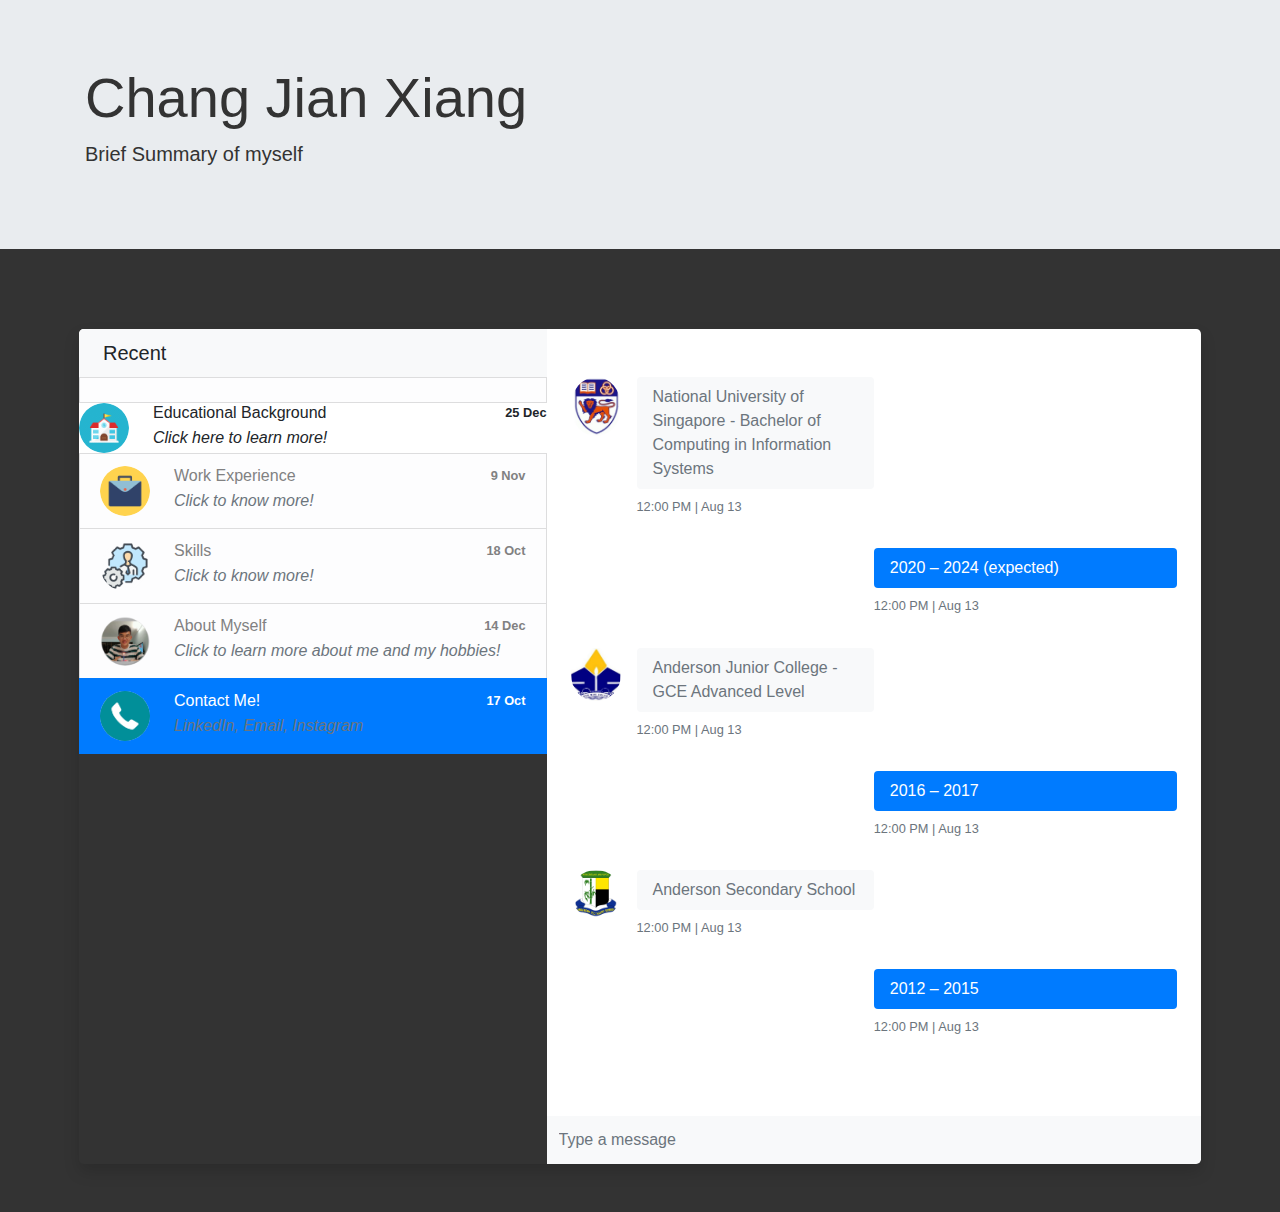
==== contact.html @ 52f91847 "update" ====
<!DOCTYPE html>
<html>

<head>
    <meta charset="utf-8">
    <meta name="viewport" content="width=device-width, initial-scale=1">

    <!-- Latest compiled and minified CSS -->
    <link rel="stylesheet" href="https://maxcdn.bootstrapcdn.com/bootstrap/4.5.2/css/bootstrap.min.css">

    <!-- jQuery library -->
    <script src="https://ajax.googleapis.com/ajax/libs/jquery/3.5.1/jquery.min.js"></script>

    <!-- Popper JS -->
    <script src="https://cdnjs.cloudflare.com/ajax/libs/popper.js/1.16.0/umd/popper.min.js"></script>

    <!-- Latest compiled JavaScript -->
    <script src="https://maxcdn.bootstrapcdn.com/bootstrap/4.5.2/js/bootstrap.min.js"></script>

    <link rel="stylesheet" href="style.css">

    <title>Chang Jian Xiang</title>
</head>

<body>

    <div class="jumbotron jumbotron-fluid" style="color: #333;">
        <div class="container">
            <h1 class="display-4">Chang Jian Xiang</h1>
            <p class="lead">Brief Summary of myself</p>
        </div>
    </div>


    <div class="container py-5 px-4">


        <div class="row rounded-lg overflow-hidden shadow">
            <!-- Users box-->
            <div class="col-5 px-0">
                <div class="bg-white">

                    <div class="bg-gray px-4 py-2 bg-light">
                        <p class="h5 mb-0 py-1">Recent</p>
                    </div>

                    <div class="messages-box">
                        <div class="list-group rounded-0">
                        

                            <a href="index.html" class="list-group-item list-group-item-action list-group-item-light rounded-0"></a>
                                <div class="media"><img
                                        src="img/school.jpg"
                                        alt="user" width="50" class="rounded-circle">
                                    <div class="media-body ml-4">
                                        <div class="d-flex align-items-center justify-content-between mb-1">
                                            <h6 class="mb-0">Educational Background</h6><small class="small font-weight-bold">25
                                                Dec</small>
                                        </div>
                                        <p class="font-italic mb-0 text-small">Click here to learn more!</p>
                                    </div>
                                </div>
                            </a>
                

                            <a href="WorkExperience.html" class="list-group-item list-group-item-action list-group-item-light rounded-0">
                                <div class="media"><img
                                        src="img/work.jpg"
                                        alt="user" width="50" class="rounded-circle">
                                    <div class="media-body ml-4">
                                        <div class="d-flex align-items-center justify-content-between mb-1">
                                            <h6 class="mb-0">Work Experience</h6><small class="small font-weight-bold">9
                                                Nov</small>
                                        </div>
                                        <p class="font-italic text-muted mb-0 text-small">Click to know more!</p>
                                    </div>
                                </div>
                            </a>

                            <a href="skills.html" class="list-group-item list-group-item-action list-group-item-light rounded-0">
                                <div class="media"><img
                                        src="img/skills.jpg"
                                        alt="user" width="50" class="rounded-circle">
                                    <div class="media-body ml-4">
                                        <div class="d-flex align-items-center justify-content-between mb-1">
                                            <h6 class="mb-0">Skills</h6><small class="small font-weight-bold">18
                                                Oct</small>
                                        </div>
                                        <p class="font-italic text-muted mb-0 text-small">Click to know more!
                                        </p>
                                    </div>
                                </div>
                            </a>

                            <a href="myself.html" class="list-group-item list-group-item-action list-group-item-light rounded-0">
                                <div class="media"><img
                                        src="img/myself.jpg.jpg"
                                        alt="user" width="50" class="rounded-circle">
                                    <div class="media-body ml-4">
                                        <div class="d-flex align-items-center justify-content-between mb-1">
                                            <h6 class="mb-0">About Myself</h6><small class="small font-weight-bold">14
                                                Dec</small>
                                        </div>
                                        <p class="font-italic text-muted mb-0 text-small">Click to learn more about me and my hobbies!</p>
                                    </div>
                                </div>
                            </a>

                            <a class="list-group-item list-group-item-action active text-white rounded-0"> 
                                <div class="media"><img
                                        src="img/phone.jpg"
                                        alt="user" width="50" class="rounded-circle">
                                    <div class="media-body ml-4">
                                        <div class="d-flex align-items-center justify-content-between mb-1">
                                            <h6 class="mb-0">Contact Me!</h6><small class="small font-weight-bold">17
                                                Oct</small>
                                        </div>
                                        <p class="font-italic text-muted mb-0 text-small">LinkedIn, Email, Instagram</p>
                                    </div>
                                </div>
                            </a>


                        

                        </div>
                    </div>
                </div>
            </div>
            <!-- Chat Box-->
            
            <div class="col-7 px-0">
                <div class="px-4 py-5 chat-box bg-white">
                    <!-- Sender Message-->
                    <div class="media w-50 mb-3"><img
                            src="img/nus.jpg" alt="user"
                            width="50" class="rounded-circle">
                        <div class="media-body ml-3">
                            <div class="bg-light rounded py-2 px-3 mb-2">
                                <p class="text-small mb-0 text-muted">National University of Singapore - Bachelor of Computing in Information Systems</p>
                            </div>
                            <p class="small text-muted">12:00 PM | Aug 13</p>
                        </div>
                    </div>

                    <!-- Reciever Message-->
                    <div class="media w-50 ml-auto mb-3">
                        <div class="media-body">
                            <div class="bg-primary rounded py-2 px-3 mb-2">
                                <p class="text-small mb-0 text-white">2020 – 2024 (expected)
                                </p>
                            </div>
                            <p class="small text-muted">12:00 PM | Aug 13</p>
                        </div>
                    </div>

                    <!-- Sender Message-->
                    <div class="media w-50 mb-3"><img
                            src="img/ajc.jpg" alt="user"
                            width="50" class="rounded-circle">
                        <div class="media-body ml-3">
                            <div class="bg-light rounded py-2 px-3 mb-2">
                                <p class="text-small mb-0 text-muted">Anderson Junior College - GCE Advanced Level</p>
                            </div>
                            <p class="small text-muted">12:00 PM | Aug 13</p>
                        </div>
                    </div>

                    <!-- Reciever Message-->
                    <div class="media w-50 ml-auto mb-3">
                        <div class="media-body">
                            <div class="bg-primary rounded py-2 px-3 mb-2">
                                <p class="text-small mb-0 text-white">2016 – 2017</p>
                            </div>
                            <p class="small text-muted">12:00 PM | Aug 13</p>
                        </div>
                    </div>

                    <!-- Sender Message-->
                    <div class="media w-50 mb-3"><img
                            src="img/andss.jpg" alt="user"
                            width="50" class="rounded-circle">
                        <div class="media-body ml-3">
                            <div class="bg-light rounded py-2 px-3 mb-2">
                                <p class="text-small mb-0 text-muted">Anderson Secondary School</p>
                            </div>
                            <p class="small text-muted">12:00 PM | Aug 13</p>
                        </div>
                    </div>

                    <!-- Reciever Message-->
                    <div class="media w-50 ml-auto mb-3">
                        <div class="media-body">
                            <div class="bg-primary rounded py-2 px-3 mb-2">
                                <p class="text-small mb-0 text-white">2012 – 2015</p>
                            </div>
                            <p class="small text-muted">12:00 PM | Aug 13</p>
                        </div>
                    </div>

                </div>

                <!-- Typing area -->
                <form action="#" class="bg-light">
                    <div class="input-group">
                        <input type="text" placeholder="Type a message" aria-describedby="button-addon2"
                            class="form-control rounded-0 border-0 py-4 bg-light">
                        <div class="input-group-append">
                            <button id="button-addon2" type="submit" class="btn btn-link"> <i
                                    class="fa fa-paper-plane"></i></button>
                        </div>
                    </div>
                </form>

            </div>
        </div>
    </div>





</body>





</html>
---- style.css ----
body {
    height: 100%;
    background-color: #333;
}
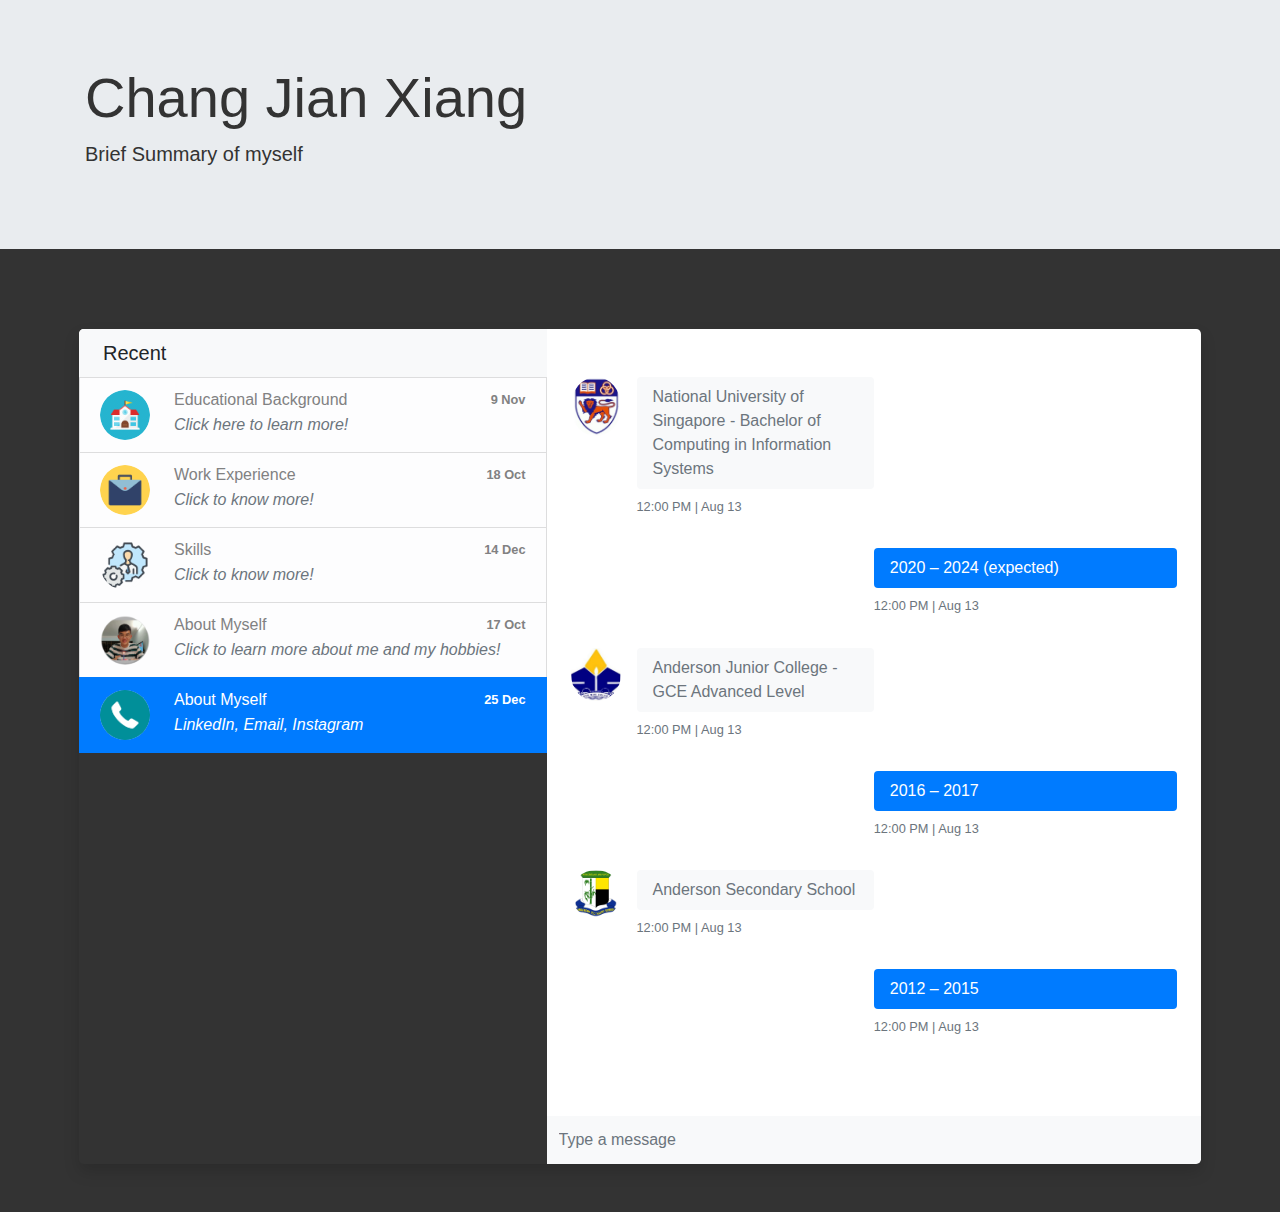
==== commit 15b81e67: "update" ====
--- a/contact.html
+++ b/contact.html
@@ -46,22 +46,23 @@
 
                     <div class="messages-box">
                         <div class="list-group rounded-0">
-                        
-
-                            <a href="index.html" class="list-group-item list-group-item-action list-group-item-light rounded-0"></a>
+                
+
+                            <a href="index.html" class="list-group-item list-group-item-action list-group-item-light rounded-0">
                                 <div class="media"><img
                                         src="img/school.jpg"
                                         alt="user" width="50" class="rounded-circle">
                                     <div class="media-body ml-4">
                                         <div class="d-flex align-items-center justify-content-between mb-1">
-                                            <h6 class="mb-0">Educational Background</h6><small class="small font-weight-bold">25
-                                                Dec</small>
-                                        </div>
-                                        <p class="font-italic mb-0 text-small">Click here to learn more!</p>
-                                    </div>
-                                </div>
-                            </a>
-                
+                                            <h6 class="mb-0">Educational Background</h6><small class="small font-weight-bold">9
+                                                Nov</small>
+                                        </div>
+                                        <p class="font-italic text-muted mb-0 text-small">Click here to learn more!</p>
+                                    </div>
+                                </div>
+                            </a>
+
+                            
 
                             <a href="WorkExperience.html" class="list-group-item list-group-item-action list-group-item-light rounded-0">
                                 <div class="media"><img
@@ -69,21 +70,7 @@
                                         alt="user" width="50" class="rounded-circle">
                                     <div class="media-body ml-4">
                                         <div class="d-flex align-items-center justify-content-between mb-1">
-                                            <h6 class="mb-0">Work Experience</h6><small class="small font-weight-bold">9
-                                                Nov</small>
-                                        </div>
-                                        <p class="font-italic text-muted mb-0 text-small">Click to know more!</p>
-                                    </div>
-                                </div>
-                            </a>
-
-                            <a href="skills.html" class="list-group-item list-group-item-action list-group-item-light rounded-0">
-                                <div class="media"><img
-                                        src="img/skills.jpg"
-                                        alt="user" width="50" class="rounded-circle">
-                                    <div class="media-body ml-4">
-                                        <div class="d-flex align-items-center justify-content-between mb-1">
-                                            <h6 class="mb-0">Skills</h6><small class="small font-weight-bold">18
+                                            <h6 class="mb-0">Work Experience</h6><small class="small font-weight-bold">18
                                                 Oct</small>
                                         </div>
                                         <p class="font-italic text-muted mb-0 text-small">Click to know more!
@@ -92,33 +79,57 @@
                                 </div>
                             </a>
 
+
+                            <a href="skills.html" class="list-group-item list-group-item-action list-group-item-light rounded-0">
+                                <div class="media"><img
+                                        src="img/skills.jpg"
+                                        alt="user" width="50" class="rounded-circle">
+                                    <div class="media-body ml-4">
+                                        <div class="d-flex align-items-center justify-content-between mb-1">
+                                            <h6 class="mb-0">Skills</h6><small class="small font-weight-bold">14
+                                                Dec</small>
+                                        </div>
+                                        <p class="font-italic text-muted mb-0 text-small">Click to know more!</p>
+                                    </div>
+                                </div>
+                            </a>
+
+
+
                             <a href="myself.html" class="list-group-item list-group-item-action list-group-item-light rounded-0">
                                 <div class="media"><img
                                         src="img/myself.jpg.jpg"
                                         alt="user" width="50" class="rounded-circle">
                                     <div class="media-body ml-4">
                                         <div class="d-flex align-items-center justify-content-between mb-1">
-                                            <h6 class="mb-0">About Myself</h6><small class="small font-weight-bold">14
+                                            <h6 class="mb-0">About Myself</h6><small class="small font-weight-bold">17
+                                                Oct</small>
+                                        </div>
+                                        <p class="font-italic text-muted mb-0 text-small">Click to learn more about me and my hobbies!</p>
+                                    </div>
+                                </div>
+                            </a>
+
+
+
+                            <a class="list-group-item list-group-item-action active text-white rounded-0">
+                                <div class="media"><img
+                                        src="img/phone.jpg"
+                                        alt="user" width="50" class="rounded-circle">
+                                    <div class="media-body ml-4">
+                                        <div class="d-flex align-items-center justify-content-between mb-1">
+                                            <h6 class="mb-0">About Myself</h6><small class="small font-weight-bold">25
                                                 Dec</small>
                                         </div>
-                                        <p class="font-italic text-muted mb-0 text-small">Click to learn more about me and my hobbies!</p>
-                                    </div>
-                                </div>
-                            </a>
-
-                            <a class="list-group-item list-group-item-action active text-white rounded-0"> 
-                                <div class="media"><img
-                                        src="img/phone.jpg"
-                                        alt="user" width="50" class="rounded-circle">
-                                    <div class="media-body ml-4">
-                                        <div class="d-flex align-items-center justify-content-between mb-1">
-                                            <h6 class="mb-0">Contact Me!</h6><small class="small font-weight-bold">17
-                                                Oct</small>
-                                        </div>
-                                        <p class="font-italic text-muted mb-0 text-small">LinkedIn, Email, Instagram</p>
-                                    </div>
-                                </div>
-                            </a>
+                                        <p class="font-italic mb-0 text-small">LinkedIn, Email, Instagram</p>
+                                    </div>
+                                </div>
+                            </a>
+
+
+
+
+    
 
 
                         
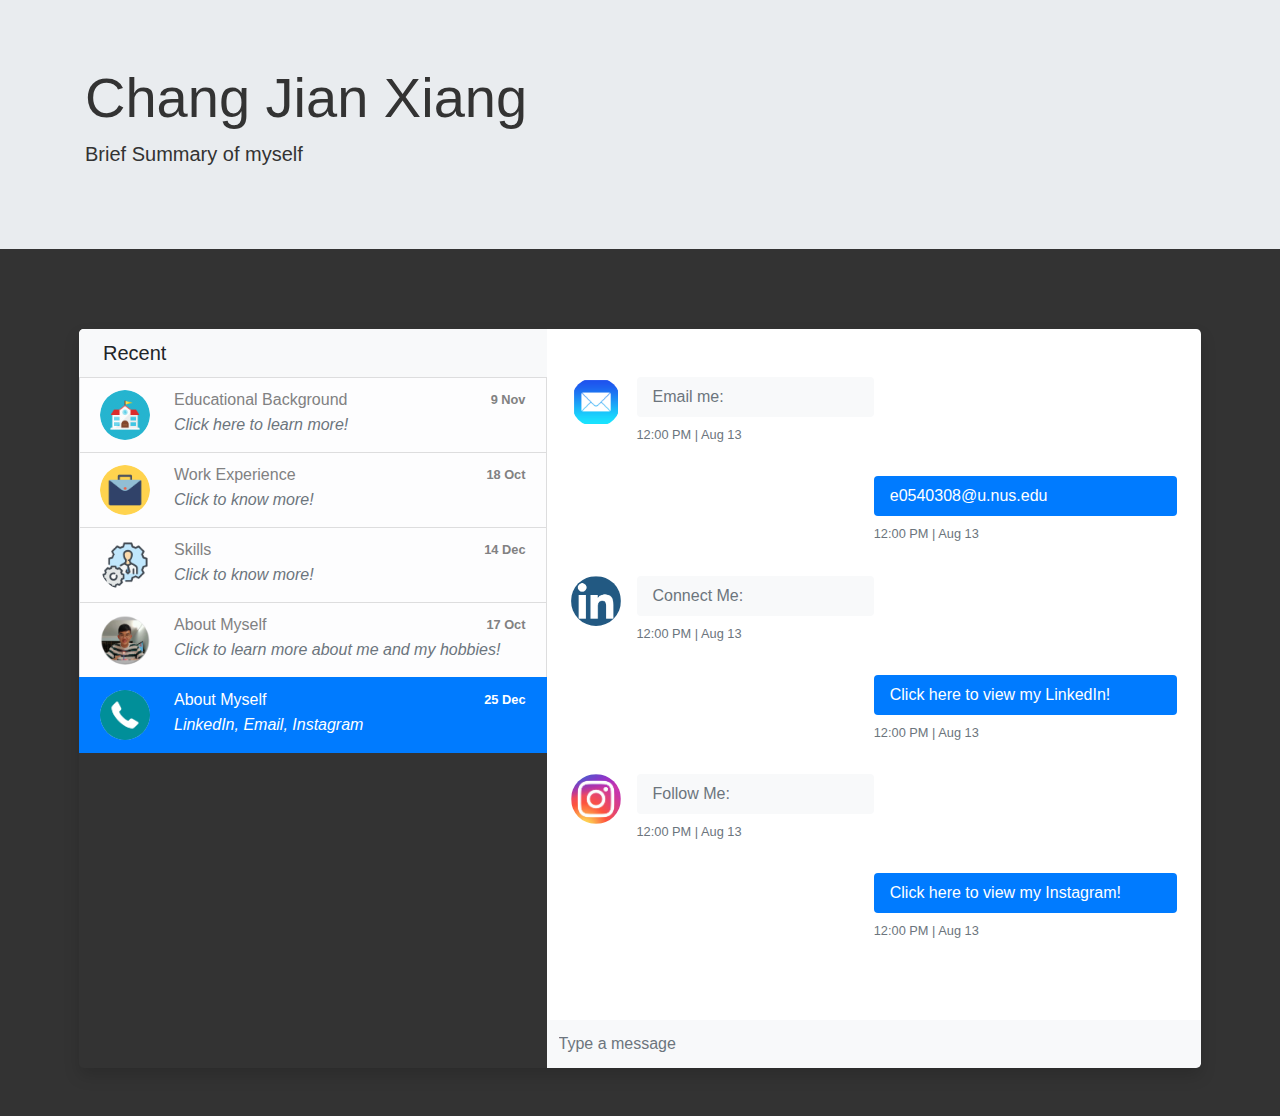
==== commit 29d70593: "update" ====
--- a/contact.html
+++ b/contact.html
@@ -144,11 +144,11 @@
                 <div class="px-4 py-5 chat-box bg-white">
                     <!-- Sender Message-->
                     <div class="media w-50 mb-3"><img
-                            src="img/nus.jpg" alt="user"
+                            src="img/email.jpg" alt="user"
                             width="50" class="rounded-circle">
                         <div class="media-body ml-3">
                             <div class="bg-light rounded py-2 px-3 mb-2">
-                                <p class="text-small mb-0 text-muted">National University of Singapore - Bachelor of Computing in Information Systems</p>
+                                <p class="text-small mb-0 text-muted">Email me:</p>
                             </div>
                             <p class="small text-muted">12:00 PM | Aug 13</p>
                         </div>
@@ -158,7 +158,7 @@
                     <div class="media w-50 ml-auto mb-3">
                         <div class="media-body">
                             <div class="bg-primary rounded py-2 px-3 mb-2">
-                                <p class="text-small mb-0 text-white">2020 – 2024 (expected)
+                                <p class="text-small mb-0 text-white">e0540308@u.nus.edu
                                 </p>
                             </div>
                             <p class="small text-muted">12:00 PM | Aug 13</p>
@@ -167,11 +167,11 @@
 
                     <!-- Sender Message-->
                     <div class="media w-50 mb-3"><img
-                            src="img/ajc.jpg" alt="user"
+                            src="img/linkedin.jpg" alt="user"
                             width="50" class="rounded-circle">
                         <div class="media-body ml-3">
                             <div class="bg-light rounded py-2 px-3 mb-2">
-                                <p class="text-small mb-0 text-muted">Anderson Junior College - GCE Advanced Level</p>
+                                <p class="text-small mb-0 text-muted">Connect Me:</p>
                             </div>
                             <p class="small text-muted">12:00 PM | Aug 13</p>
                         </div>
@@ -181,7 +181,8 @@
                     <div class="media w-50 ml-auto mb-3">
                         <div class="media-body">
                             <div class="bg-primary rounded py-2 px-3 mb-2">
-                                <p class="text-small mb-0 text-white">2016 – 2017</p>
+                                <p class="text-small mb-0 text-white"><a href="https://www.linkedin.com/in/changjianxiang/" target="_onclick" style="color: white;"
+                                    >Click here to view my LinkedIn!</a></p>
                             </div>
                             <p class="small text-muted">12:00 PM | Aug 13</p>
                         </div>
@@ -189,11 +190,11 @@
 
                     <!-- Sender Message-->
                     <div class="media w-50 mb-3"><img
-                            src="img/andss.jpg" alt="user"
+                            src="img/insta.jpg" alt="user"
                             width="50" class="rounded-circle">
                         <div class="media-body ml-3">
                             <div class="bg-light rounded py-2 px-3 mb-2">
-                                <p class="text-small mb-0 text-muted">Anderson Secondary School</p>
+                                <p class="text-small mb-0 text-muted">Follow Me:</p>
                             </div>
                             <p class="small text-muted">12:00 PM | Aug 13</p>
                         </div>
@@ -203,7 +204,8 @@
                     <div class="media w-50 ml-auto mb-3">
                         <div class="media-body">
                             <div class="bg-primary rounded py-2 px-3 mb-2">
-                                <p class="text-small mb-0 text-white">2012 – 2015</p>
+                                <p class="text-small mb-0 text-white"><a href="https://www.instagram.com/__jianxiang__/" target="_onclick" style="color: white;"
+                                    >Click here to view my Instagram!</a></p>
                             </div>
                             <p class="small text-muted">12:00 PM | Aug 13</p>
                         </div>
